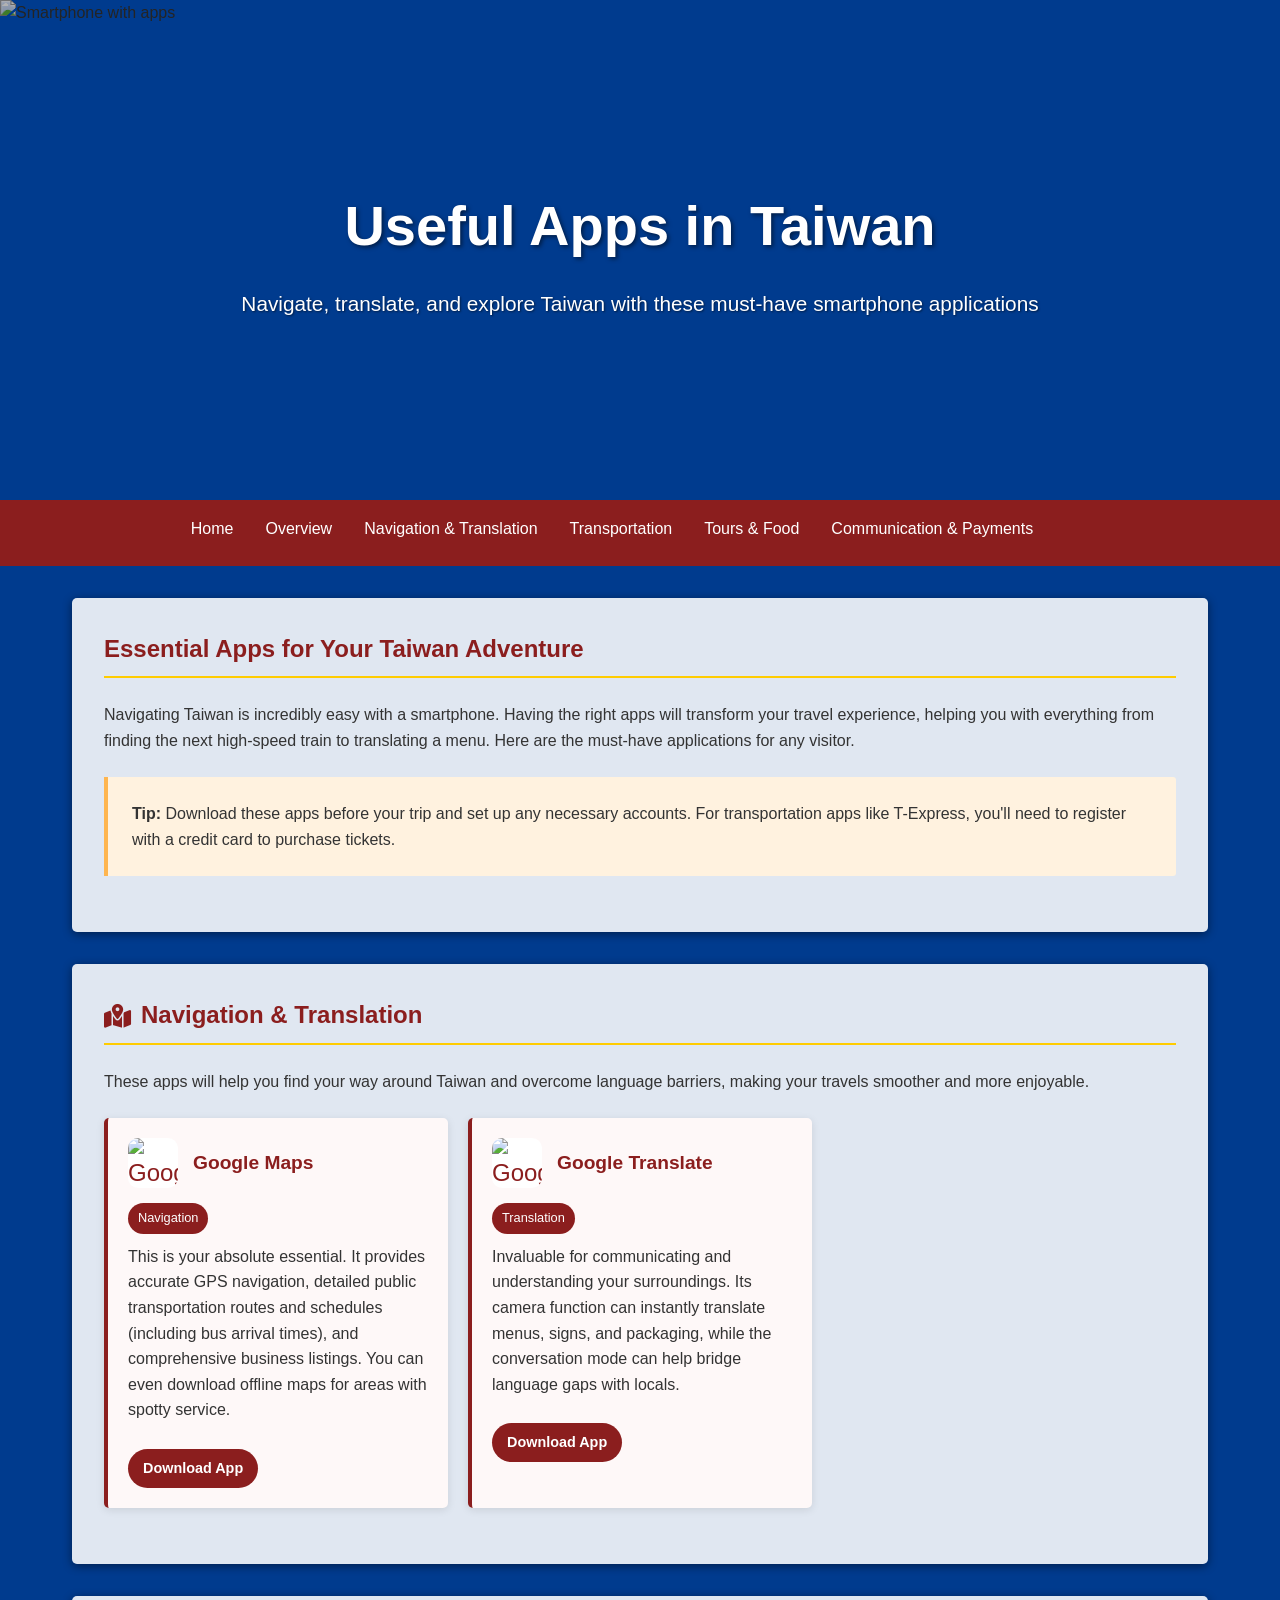
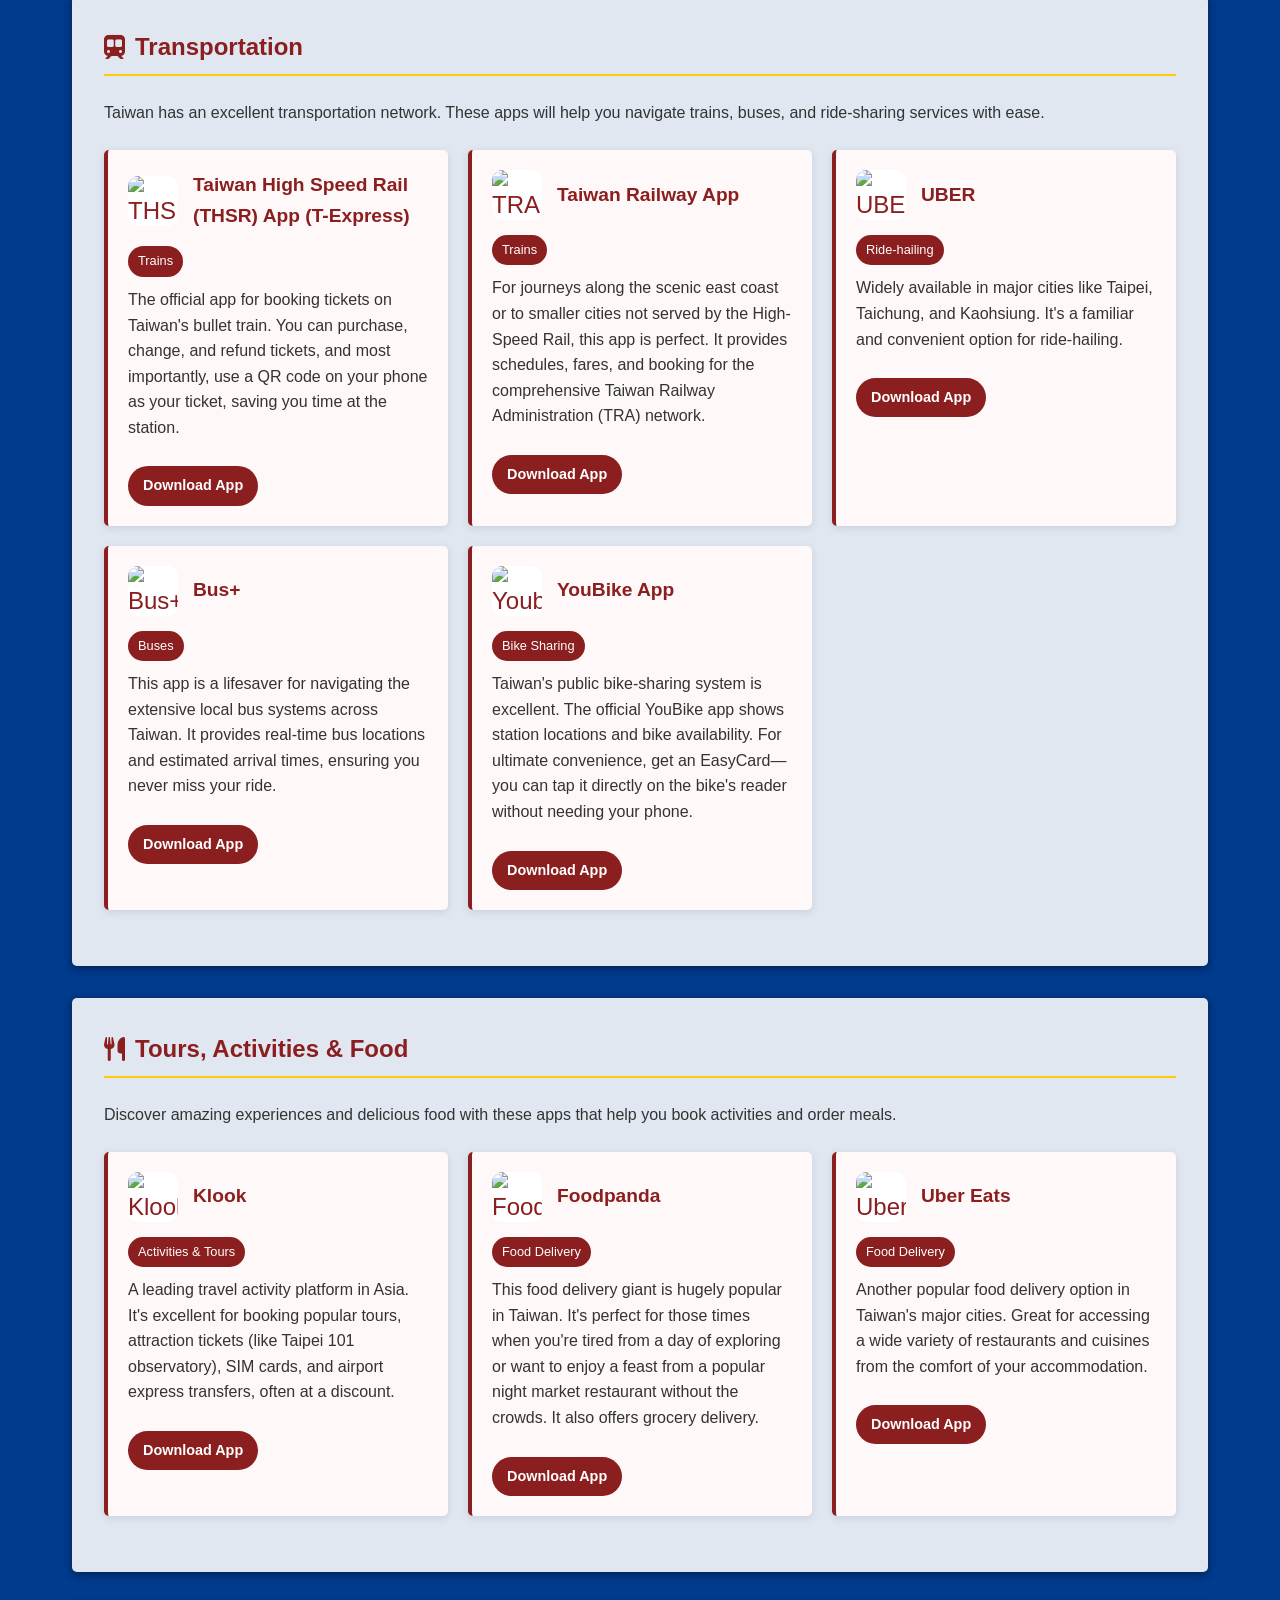
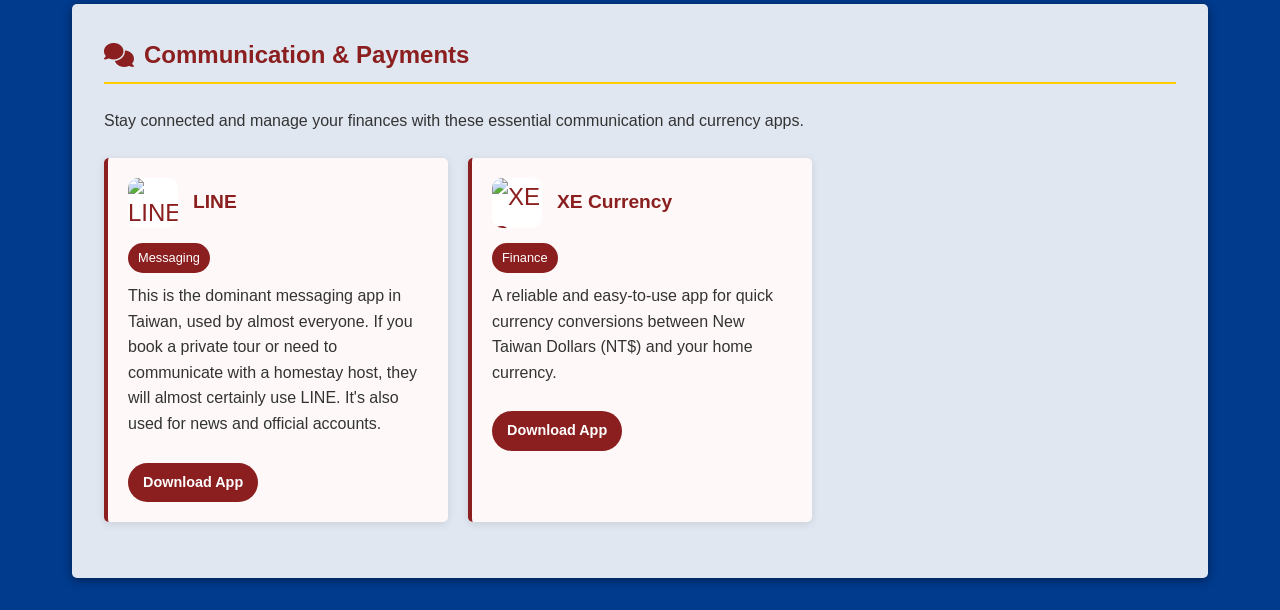
==== app.html @ 966290dd "Add files via upload" ====
<!DOCTYPE html>
<html lang="en">
<head>
    <meta charset="UTF-8">
    <meta name="viewport" content="width=device-width, initial-scale=1.0">
    <title>Useful Apps in Taiwan</title>
    <style>
        * {
            margin: 0;
            padding: 0;
            box-sizing: border-box;
            font-family: 'Segoe UI', Tahoma, Geneva, Verdana, sans-serif;
        }
        
        body {
            line-height: 1.6;
            color: #333;
            background-color: #003B8E;
        }
        
        a {
            text-decoration: none;
            color: #0056b3;
        }
        
        .header {
            position: relative;
            height: 500px;
            overflow: hidden;
        }
        
        .header-image {
            width: 100%;
            height: 100%;
            object-fit: cover;
            filter: brightness(0.7);
        }
        
        .header-content {
            position: absolute;
            top: 50%;
            left: 50%;
            transform: translate(-50%, -50%);
            text-align: center;
            color: white;
            width: 80%;
        }
        
        .header-content h1 {
            font-size: 3.5rem;
            margin-bottom: 1rem;
            text-shadow: 2px 2px 4px rgba(0, 0, 0, 0.5);
        }
        
        .header-content p {
            font-size: 1.3rem;
            max-width: 900px;
            margin: 0 auto;
            text-shadow: 1px 1px 2px rgba(0, 0, 0, 0.5);
        }
        
        nav {
            background-color: #8B1E1E;
            top: 0;
            position: sticky;
            z-index: 100;
            text-align: center;
        }
        
        .nav-container {
            max-width: 1200px;
            display: flex;
            justify-content: center;
            align-items: center;
            padding: 0 10px;
            text-align: center;
        }
        
        .nav-links {
            display: flex;
            list-style: none;
        }
        
        .nav-links li {
            padding-top: 1rem;
            padding-bottom: 0;
            padding-left: 1rem;
            padding-right: 1rem;
            margin: 0;
        }
        
        .nav-links a {
            color: white;
            font-weight: 500;
            transition: 0.4s ease;
        }
        
        .nav-links a:hover {
            color: #ffcc00;
        }
        
        .container {
            max-width: 1200px;
            margin: 2rem auto;
            padding: 0 2rem;
        }
        
        section {
            background-color: rgba(255, 255, 255, 0.877);
            border-radius: 5px;
            box-shadow: 0 2px 10px rgba(1, 0, 6, 0.474);
            padding: 2rem;
            margin-bottom: 2rem;
            transition: transform 0.3s ease;
        }
        
        section:hover {
            transform: translateY(-5px);
        }
        
        h2 {
            color: #8B1E1E;
            margin-bottom: 1.5rem;
            padding-bottom: 0.5rem;
            border-bottom: 2px solid #ffcc00;
            display: flex;
            align-items: center;
        }
        
        h2 i {
            margin-right: 10px;
            font-size: 1.5rem;
        }
        
        h3 {
            color: #8B1E1E;
            margin: 1.5rem 0 0.5rem;
        }
        
        p {
            margin-bottom: 1rem;
        }
        
        ul, ol {
            margin-left: 1.5rem;
            margin-bottom: 1.5rem;
        }
        
        li {
            margin-bottom: 0.5rem;
        }
        
        .app-grid {
            display: grid;
            grid-template-columns: repeat(auto-fill, minmax(300px, 1fr));
            gap: 20px;
            margin: 1.5rem 0;
        }
        
        .app-card {
            background-color: #fef8f8;
            border-radius: 5px;
            padding: 20px;
            box-shadow: 0 2px 8px rgba(0, 0, 0, 0.1);
            transition: transform 0.3s ease;
            border-left: 4px solid #8B1E1E;
        }
        
        .app-card:hover {
            transform: translateY(-5px);
        }
        
        .app-header {
            display: flex;
            align-items: center;
            margin-bottom: 15px;
        }

        .app-icon img {
            width: 50px;
            height: 50px;
            border-radius: 10px;
            background-color: white;
            display: flex;
            align-items: center;
            justify-content: center;
            margin-right: 15px;
            font-size: 1.5rem;
            color: #8B1E1E;
        }
        
        .app-name {
            font-weight: 700;
            color: #8B1E1E;
            font-size: 1.2rem;
        }
        
        .app-category {
            display: inline-block;
            background-color: #8B1E1E;
            color: white;
            padding: 5px 10px;
            border-radius: 20px;
            font-size: 0.8rem;
            margin-bottom: 10px;
        }
        
        .highlight-box {
            background-color: #fff2df;
            border-left: 4px solid #feb54f;
            padding: 1.5rem;
            margin: 1.5rem 0;
            border-radius: 0 3px 3px 0;
        }

        .highlight-box p {
            margin-bottom: 0;
        }
        
        .download-btn {
            display: inline-block;
            background-color: #8B1E1E;
            color: white;
            padding: 8px 15px;
            border-radius: 30px;
            font-weight: 600;
            transition: background-color 0.3s ease;
            margin-top: 10px;
            font-size: 0.9rem;
        }
        
        .download-btn:hover {
            background-color: #6d1616;
        }
        
        @media (max-width: 768px) {
            .header-content h1 {
                font-size: 2.2rem;
            }
            
            .nav-container {
                flex-direction: column;
                padding: 1rem;
            }
            
            .nav-links {
                margin-top: 1rem;
                flex-wrap: wrap;
                justify-content: center;
            }
            
            .app-grid {
                grid-template-columns: 1fr;
            }
        }

        @media (max-width: 1024px) {
            .app-grid {
                grid-template-columns: repeat(auto-fill, minmax(250px, 1fr));
            }
        }
    </style>
    <link rel="stylesheet" href="https://cdnjs.cloudflare.com/ajax/libs/font-awesome/6.4.0/css/all.min.css">
</head>
<body>
    
    <div class="header">
        <img src="apps.jpg" alt="Smartphone with apps" class="header-image">
        <div class="header-content">
            <h1>Useful Apps in Taiwan</h1>
            <p>Navigate, translate, and explore Taiwan with these must-have smartphone applications</p>
        </div>
    </div>

    <nav>
        <div class="nav-container">
            <ul class="nav-links">
                <li><a href="index.html">Home</a></li>
                <li><a href="#overview">Overview</a></li>
                <li><a href="#navigation">Navigation & Translation</a></li>
                <li><a href="#transportation">Transportation</a></li>
                <li><a href="#tours-food">Tours & Food</a></li>
                <li><a href="#communication">Communication & Payments</a></li>
            </ul>
        </div>
    </nav>
    
    <div class="container">
        <!-- Overview -->
        <section id="overview">
            <h2>Essential Apps for Your Taiwan Adventure</h2>
            <p>Navigating Taiwan is incredibly easy with a smartphone. Having the right apps will transform your travel experience, helping you with everything from finding the next high-speed train to translating a menu. Here are the must-have applications for any visitor.</p>
            
            <div class="highlight-box">
                <p><strong>Tip:</strong> Download these apps before your trip and set up any necessary accounts. For transportation apps like T-Express, you'll need to register with a credit card to purchase tickets.</p>
            </div>
        </section>

        <!-- Navigation & Translation -->
        <section id="navigation">
            <h2><i class="fas fa-map-marked-alt"></i> Navigation & Translation</h2>
            <p>These apps will help you find your way around Taiwan and overcome language barriers, making your travels smoother and more enjoyable.</p>
            
            <div class="app-grid">
                <div class="app-card">
                    <div class="app-header">
                        <div class="app-icon">
                            <img src="googlemaps.png" alt="Google Maps">
                        </div>
                        <div class="app-name">Google Maps</div>
                    </div>
                    <span class="app-category">Navigation</span>
                    <p>This is your absolute essential. It provides accurate GPS navigation, detailed public transportation routes and schedules (including bus arrival times), and comprehensive business listings. You can even download offline maps for areas with spotty service.</p>
                    <a href="#" class="download-btn">Download App</a>
                </div>
                
                <div class="app-card">
                    <div class="app-header">
                        <div class="app-icon">
                            <img src="googletranslate.png" alt="Google Translate">
                        </div>
                        <div class="app-name">Google Translate</div>
                    </div>
                    <span class="app-category">Translation</span>
                    <p>Invaluable for communicating and understanding your surroundings. Its camera function can instantly translate menus, signs, and packaging, while the conversation mode can help bridge language gaps with locals.</p>
                    <a href="#" class="download-btn">Download App</a>
                </div>
            </div>
        </section>

        <!-- Transportation -->
        <section id="transportation">
            <h2><i class="fas fa-subway"></i> Transportation</h2>
            <p>Taiwan has an excellent transportation network. These apps will help you navigate trains, buses, and ride-sharing services with ease.</p>
            
            <div class="app-grid">
                <div class="app-card">
                    <div class="app-header">
                        <div class="app-icon">
                            <img src="thsrapp.png" alt="THSR App">
                        </div>
                        <div class="app-name">Taiwan High Speed Rail (THSR) App (T-Express)</div>
                    </div>
                    <span class="app-category">Trains</span>
                    <p>The official app for booking tickets on Taiwan's bullet train. You can purchase, change, and refund tickets, and most importantly, use a QR code on your phone as your ticket, saving you time at the station.</p>
                    <a href="#" class="download-btn">Download App</a>
                </div>
                
                <div class="app-card">
                    <div class="app-header">
                        <div class="app-icon">
                            <img src="traapp.png" alt="TRA App">
                        </div>
                        <div class="app-name">Taiwan Railway App</div>
                    </div>
                    <span class="app-category">Trains</span>
                    <p>For journeys along the scenic east coast or to smaller cities not served by the High-Speed Rail, this app is perfect. It provides schedules, fares, and booking for the comprehensive Taiwan Railway Administration (TRA) network.</p>
                    <a href="#" class="download-btn">Download App</a>
                </div>
                
                <div class="app-card">
                    <div class="app-header">
                        <div class="app-icon">
                            <img src="uber.png" alt="UBER App">
                        </div>
                        <div class="app-name">UBER</div>
                    </div>
                    <span class="app-category">Ride-hailing</span>
                    <p>Widely available in major cities like Taipei, Taichung, and Kaohsiung. It's a familiar and convenient option for ride-hailing.</p>
                    <a href="#" class="download-btn">Download App</a>
                </div>
                
                <div class="app-card">
                    <div class="app-header">
                        <div class="app-icon">
                            <img src="bus+.png" alt="Bus+ App">
                        </div>
                        <div class="app-name">Bus+</div>
                    </div>
                    <span class="app-category">Buses</span>
                    <p>This app is a lifesaver for navigating the extensive local bus systems across Taiwan. It provides real-time bus locations and estimated arrival times, ensuring you never miss your ride.</p>
                    <a href="#" class="download-btn">Download App</a>
                </div>
                
                <div class="app-card">
                    <div class="app-header">
                        <div class="app-icon">
                            <img src="youbikeapp.jpg" alt="Youbike App">
                        </div>
                        <div class="app-name">YouBike App</div>
                    </div>
                    <span class="app-category">Bike Sharing</span>
                    <p>Taiwan's public bike-sharing system is excellent. The official YouBike app shows station locations and bike availability. For ultimate convenience, get an EasyCard—you can tap it directly on the bike's reader without needing your phone.</p>
                    <a href="#" class="download-btn">Download App</a>
                </div>
            </div>
        </section>

        <!-- Tours, Activities & Food -->
        <section id="tours-food">
            <h2><i class="fas fa-utensils"></i> Tours, Activities & Food</h2>
            <p>Discover amazing experiences and delicious food with these apps that help you book activities and order meals.</p>
            
            <div class="app-grid">
                <div class="app-card">
                    <div class="app-header">
                        <div class="app-icon">
                            <img src="klook.png" alt="Klook App">
                        </div>
                        <div class="app-name">Klook</div>
                    </div>
                    <span class="app-category">Activities & Tours</span>
                    <p>A leading travel activity platform in Asia. It's excellent for booking popular tours, attraction tickets (like Taipei 101 observatory), SIM cards, and airport express transfers, often at a discount.</p>
                    <a href="#" class="download-btn">Download App</a>
                </div>
                
                <div class="app-card">
                    <div class="app-header">
                        <div class="app-icon">
                            <img src="foodpanda.png" alt="Food Panda App">
                        </div>
                        <div class="app-name">Foodpanda</div>
                    </div>
                    <span class="app-category">Food Delivery</span>
                    <p>This food delivery giant is hugely popular in Taiwan. It's perfect for those times when you're tired from a day of exploring or want to enjoy a feast from a popular night market restaurant without the crowds. It also offers grocery delivery.</p>
                    <a href="#" class="download-btn">Download App</a>
                </div>
                
                <div class="app-card">
                    <div class="app-header">
                        <div class="app-icon">
                            <img src="uber.png" alt="Uber Eats App">
                        </div>
                        <div class="app-name">Uber Eats</div>
                    </div>
                    <span class="app-category">Food Delivery</span>
                    <p>Another popular food delivery option in Taiwan's major cities. Great for accessing a wide variety of restaurants and cuisines from the comfort of your accommodation.</p>
                    <a href="#" class="download-btn">Download App</a>
                </div>
            </div>
        </section>

        <!-- Communication & Payments -->
        <section id="communication">
            <h2><i class="fas fa-comments"></i> Communication & Payments</h2>
            <p>Stay connected and manage your finances with these essential communication and currency apps.</p>
            
            <div class="app-grid">
                <div class="app-card">
                    <div class="app-header">
                        <div class="app-icon">
                            <img src="line.png" alt="LINE App">
                        </div>
                        <div class="app-name">LINE</div>
                    </div>
                    <span class="app-category">Messaging</span>
                    <p>This is the dominant messaging app in Taiwan, used by almost everyone. If you book a private tour or need to communicate with a homestay host, they will almost certainly use LINE. It's also used for news and official accounts.</p>
                    <a href="#" class="download-btn">Download App</a>
                </div>
                
                <div class="app-card">
                    <div class="app-header">
                        <div class="app-icon">
                            <img src="xecur.png" alt="XE Currency App">
                        </div>
                        <div class="app-name">XE Currency</div>
                    </div>
                    <span class="app-category">Finance</span>
                    <p>A reliable and easy-to-use app for quick currency conversions between New Taiwan Dollars (NT$) and your home currency.</p>
                    <a href="#" class="download-btn">Download App</a>
                </div>
            </div>
        </section>
    </div>
</body>
</html>
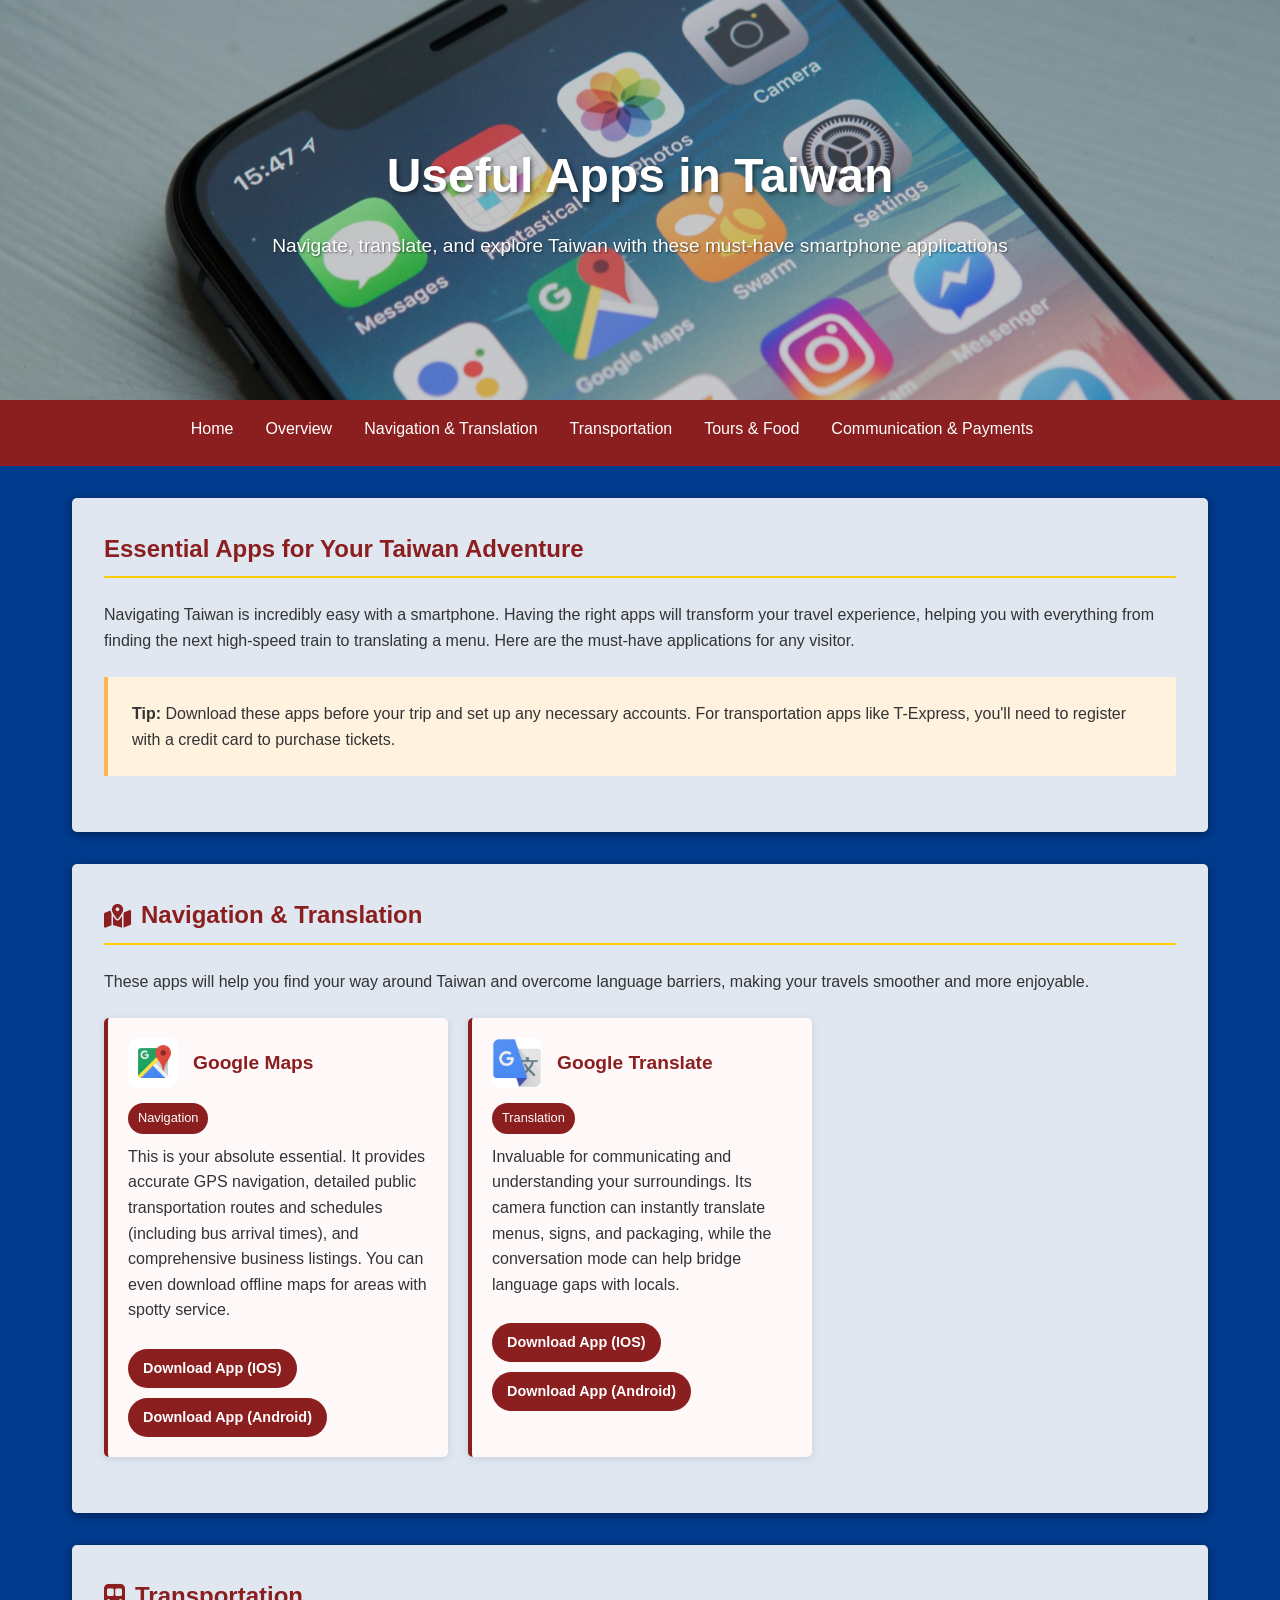
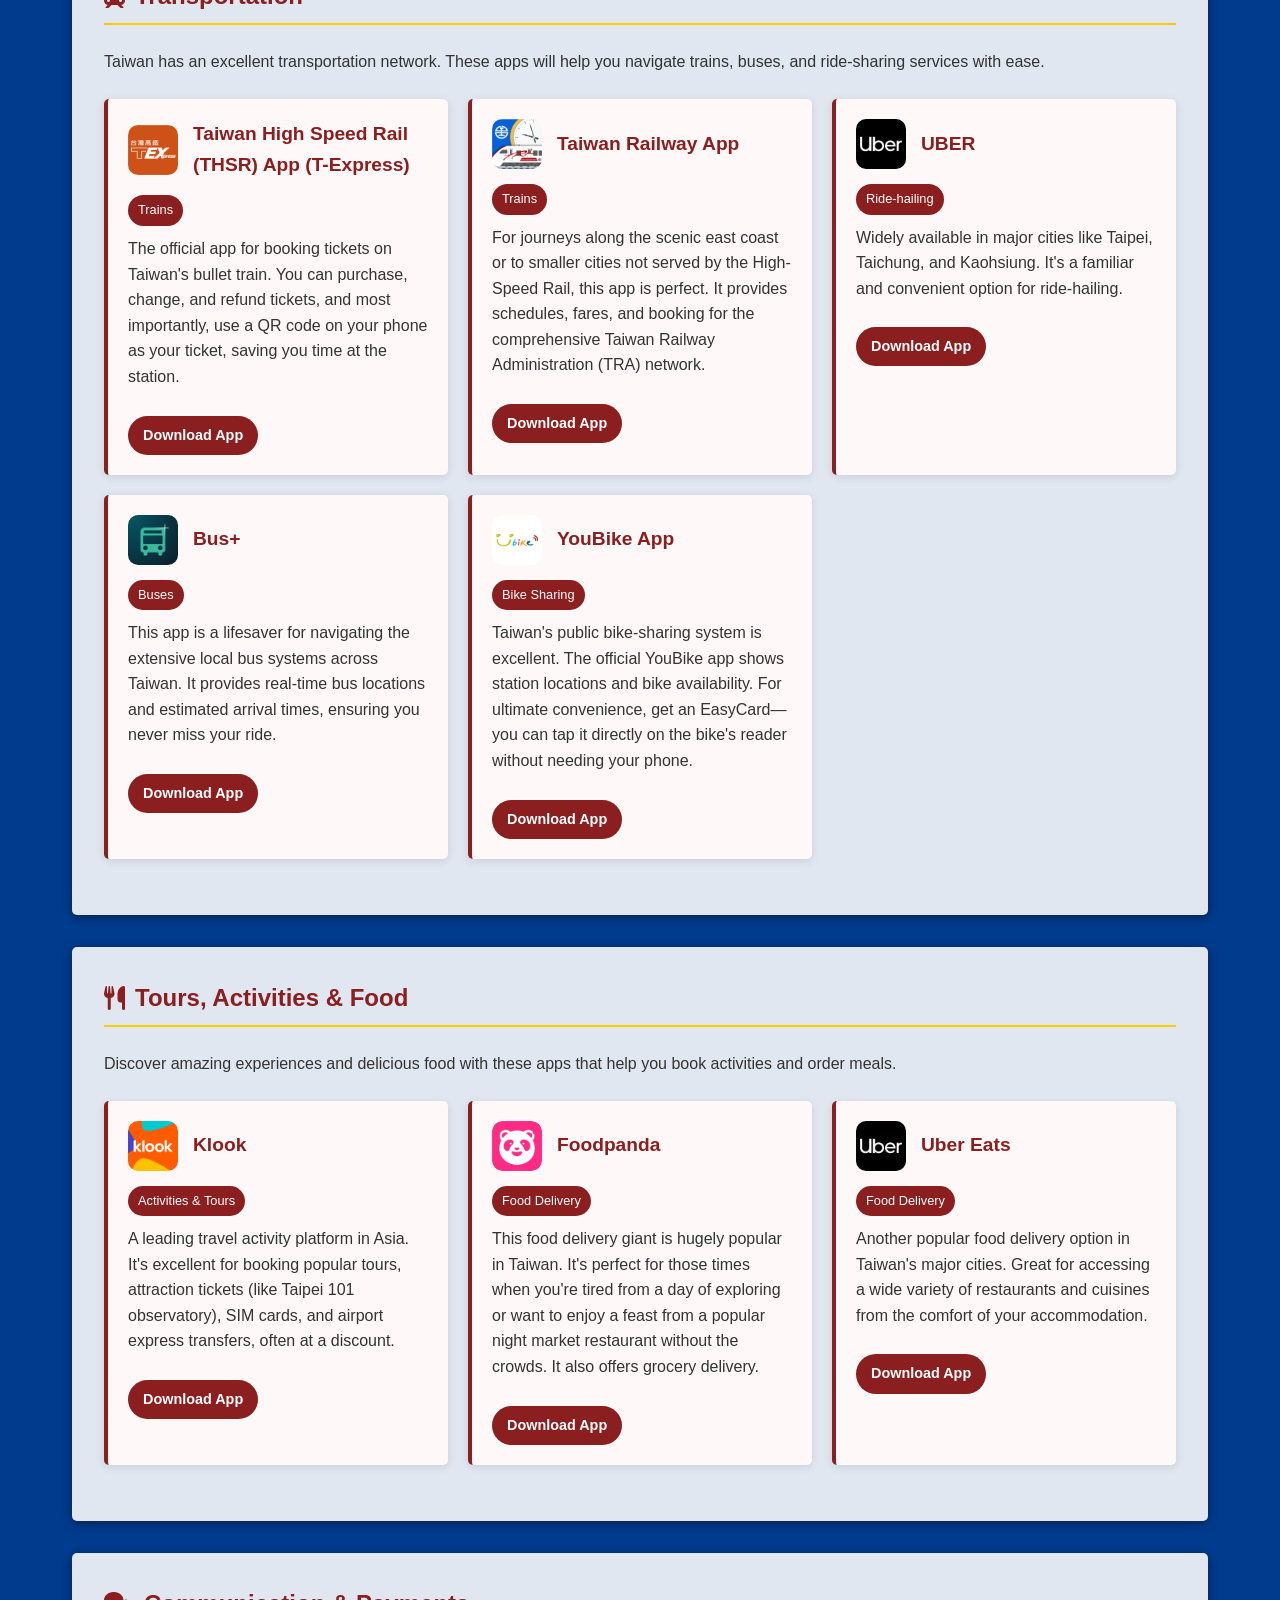
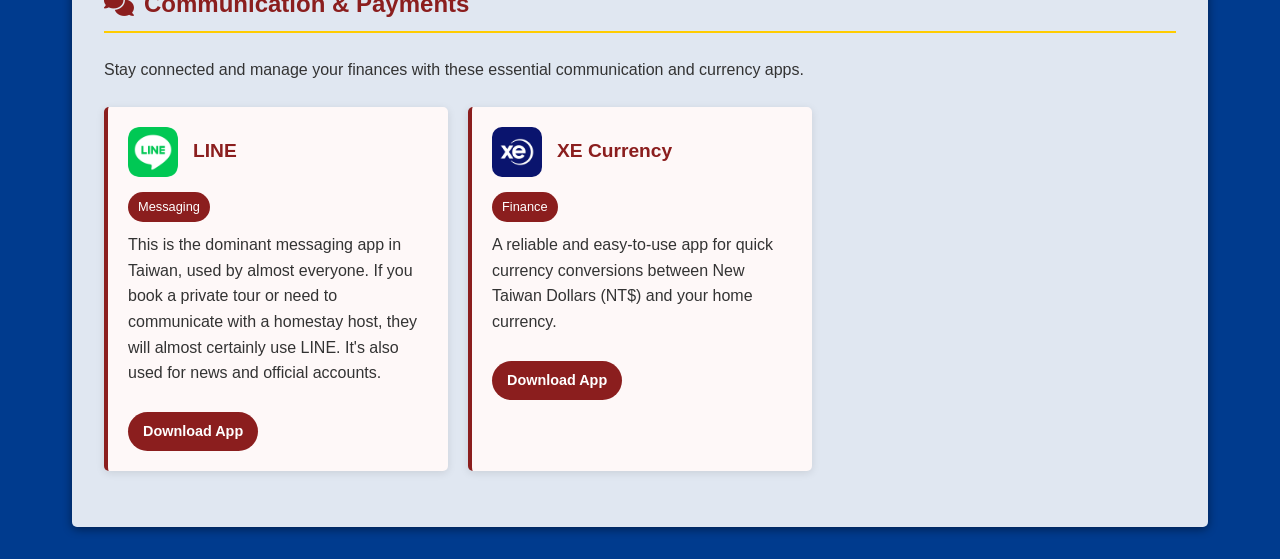
==== commit 3147a567: "Update app.html" ====
--- a/app.html
+++ b/app.html
@@ -25,7 +25,7 @@
         
         .header {
             position: relative;
-            height: 500px;
+            height: 400px;
             overflow: hidden;
         }
         
@@ -33,7 +33,7 @@
             width: 100%;
             height: 100%;
             object-fit: cover;
-            filter: brightness(0.7);
+            filter: brightness(0.8);
         }
         
         .header-content {
@@ -47,13 +47,13 @@
         }
         
         .header-content h1 {
-            font-size: 3.5rem;
+            font-size: 3rem;
             margin-bottom: 1rem;
             text-shadow: 2px 2px 4px rgba(0, 0, 0, 0.5);
         }
         
         .header-content p {
-            font-size: 1.3rem;
+            font-size: 1.2rem;
             max-width: 900px;
             margin: 0 auto;
             text-shadow: 1px 1px 2px rgba(0, 0, 0, 0.5);
@@ -286,7 +286,6 @@
     </nav>
     
     <div class="container">
-        <!-- Overview -->
         <section id="overview">
             <h2>Essential Apps for Your Taiwan Adventure</h2>
             <p>Navigating Taiwan is incredibly easy with a smartphone. Having the right apps will transform your travel experience, helping you with everything from finding the next high-speed train to translating a menu. Here are the must-have applications for any visitor.</p>
@@ -296,7 +295,6 @@
             </div>
         </section>
 
-        <!-- Navigation & Translation -->
         <section id="navigation">
             <h2><i class="fas fa-map-marked-alt"></i> Navigation & Translation</h2>
             <p>These apps will help you find your way around Taiwan and overcome language barriers, making your travels smoother and more enjoyable.</p>
@@ -311,7 +309,8 @@
                     </div>
                     <span class="app-category">Navigation</span>
                     <p>This is your absolute essential. It provides accurate GPS navigation, detailed public transportation routes and schedules (including bus arrival times), and comprehensive business listings. You can even download offline maps for areas with spotty service.</p>
-                    <a href="#" class="download-btn">Download App</a>
+                    <a href="https://apps.apple.com/us/app/google-maps/id585027354" target="_blank" class="download-btn">Download App (IOS)</a>
+                    <a href="https://play.google.com/store/apps/details?id=com.google.android.apps.maps&hl=en" target="_blank" class="download-btn">Download App (Android)</a>
                 </div>
                 
                 <div class="app-card">
@@ -323,12 +322,12 @@
                     </div>
                     <span class="app-category">Translation</span>
                     <p>Invaluable for communicating and understanding your surroundings. Its camera function can instantly translate menus, signs, and packaging, while the conversation mode can help bridge language gaps with locals.</p>
-                    <a href="#" class="download-btn">Download App</a>
+                    <a href="https://apps.apple.com/us/app/google-translate/id414706506" target="_blank" class="download-btn">Download App (IOS)</a>
+                    <a href="https://play.google.com/store/apps/details?id=com.google.android.apps.translate&hl=en" target="_blank" class="download-btn">Download App (Android)</a>
                 </div>
             </div>
         </section>
 
-        <!-- Transportation -->
         <section id="transportation">
             <h2><i class="fas fa-subway"></i> Transportation</h2>
             <p>Taiwan has an excellent transportation network. These apps will help you navigate trains, buses, and ride-sharing services with ease.</p>
@@ -343,7 +342,7 @@
                     </div>
                     <span class="app-category">Trains</span>
                     <p>The official app for booking tickets on Taiwan's bullet train. You can purchase, change, and refund tickets, and most importantly, use a QR code on your phone as your ticket, saving you time at the station.</p>
-                    <a href="#" class="download-btn">Download App</a>
+                    <a href="https://www.thsrc.com.tw/ArticleContent/c16dcbbe-00f8-42cb-a3c8-c58f7eb83cac" target="_blank" class="download-btn">Download App</a>
                 </div>
                 
                 <div class="app-card">
@@ -355,7 +354,7 @@
                     </div>
                     <span class="app-category">Trains</span>
                     <p>For journeys along the scenic east coast or to smaller cities not served by the High-Speed Rail, this app is perfect. It provides schedules, fares, and booking for the comprehensive Taiwan Railway Administration (TRA) network.</p>
-                    <a href="#" class="download-btn">Download App</a>
+                    <a href="https://tip.railway.gov.tw/tra-tip-web/tip?lang=EN_US" target="_blank" class="download-btn">Download App</a>
                 </div>
                 
                 <div class="app-card">
@@ -367,7 +366,7 @@
                     </div>
                     <span class="app-category">Ride-hailing</span>
                     <p>Widely available in major cities like Taipei, Taichung, and Kaohsiung. It's a familiar and convenient option for ride-hailing.</p>
-                    <a href="#" class="download-btn">Download App</a>
+                    <a href="https://www.uber.com/global/en/ride/app/?referrer=singular_click_id%3D196d1642-abaf-4a37-aa35-80ec086fbd89" target="_blank" class="download-btn">Download App</a>
                 </div>
                 
                 <div class="app-card">
@@ -379,7 +378,7 @@
                     </div>
                     <span class="app-category">Buses</span>
                     <p>This app is a lifesaver for navigating the extensive local bus systems across Taiwan. It provides real-time bus locations and estimated arrival times, ensuring you never miss your ride.</p>
-                    <a href="#" class="download-btn">Download App</a>
+                    <a href="https://busplus.app/" target="_blank" class="download-btn">Download App</a>
                 </div>
                 
                 <div class="app-card">
@@ -391,12 +390,11 @@
                     </div>
                     <span class="app-category">Bike Sharing</span>
                     <p>Taiwan's public bike-sharing system is excellent. The official YouBike app shows station locations and bike availability. For ultimate convenience, get an EasyCard—you can tap it directly on the bike's reader without needing your phone.</p>
-                    <a href="#" class="download-btn">Download App</a>
+                    <a href="https://en.youbike.com.tw/region/main/" target="_blank" class="download-btn">Download App</a>
                 </div>
             </div>
         </section>
 
-        <!-- Tours, Activities & Food -->
         <section id="tours-food">
             <h2><i class="fas fa-utensils"></i> Tours, Activities & Food</h2>
             <p>Discover amazing experiences and delicious food with these apps that help you book activities and order meals.</p>
@@ -411,7 +409,7 @@
                     </div>
                     <span class="app-category">Activities & Tours</span>
                     <p>A leading travel activity platform in Asia. It's excellent for booking popular tours, attraction tickets (like Taipei 101 observatory), SIM cards, and airport express transfers, often at a discount.</p>
-                    <a href="#" class="download-btn">Download App</a>
+                    <a href="https://www.klook.com/en-US/tetris/appdownload/default/" target="_blank" class="download-btn">Download App</a>
                 </div>
                 
                 <div class="app-card">
@@ -423,7 +421,7 @@
                     </div>
                     <span class="app-category">Food Delivery</span>
                     <p>This food delivery giant is hugely popular in Taiwan. It's perfect for those times when you're tired from a day of exploring or want to enjoy a feast from a popular night market restaurant without the crowds. It also offers grocery delivery.</p>
-                    <a href="#" class="download-btn">Download App</a>
+                    <a href="https://www.foodpanda.com.tw/en/contents/apps" target="_blank" class="download-btn">Download App</a>
                 </div>
                 
                 <div class="app-card">
@@ -435,12 +433,11 @@
                     </div>
                     <span class="app-category">Food Delivery</span>
                     <p>Another popular food delivery option in Taiwan's major cities. Great for accessing a wide variety of restaurants and cuisines from the comfort of your accommodation.</p>
-                    <a href="#" class="download-btn">Download App</a>
+                    <a href="https://www.uber.com/global/en/ride/app/?referrer=singular_click_id%3D196d1642-abaf-4a37-aa35-80ec086fbd89" target="_blank" class="download-btn">Download App</a>
                 </div>
             </div>
         </section>
 
-        <!-- Communication & Payments -->
         <section id="communication">
             <h2><i class="fas fa-comments"></i> Communication & Payments</h2>
             <p>Stay connected and manage your finances with these essential communication and currency apps.</p>
@@ -455,7 +452,7 @@
                     </div>
                     <span class="app-category">Messaging</span>
                     <p>This is the dominant messaging app in Taiwan, used by almost everyone. If you book a private tour or need to communicate with a homestay host, they will almost certainly use LINE. It's also used for news and official accounts.</p>
-                    <a href="#" class="download-btn">Download App</a>
+                    <a href="https://www.line.me/en/" target="_blank" class="download-btn">Download App</a>
                 </div>
                 
                 <div class="app-card">
@@ -467,10 +464,10 @@
                     </div>
                     <span class="app-category">Finance</span>
                     <p>A reliable and easy-to-use app for quick currency conversions between New Taiwan Dollars (NT$) and your home currency.</p>
-                    <a href="#" class="download-btn">Download App</a>
+                    <a href="https://www.xe.com/app/" target="_blank" class="download-btn">Download App</a>
                 </div>
             </div>
         </section>
     </div>
 </body>
-</html>+</html>
